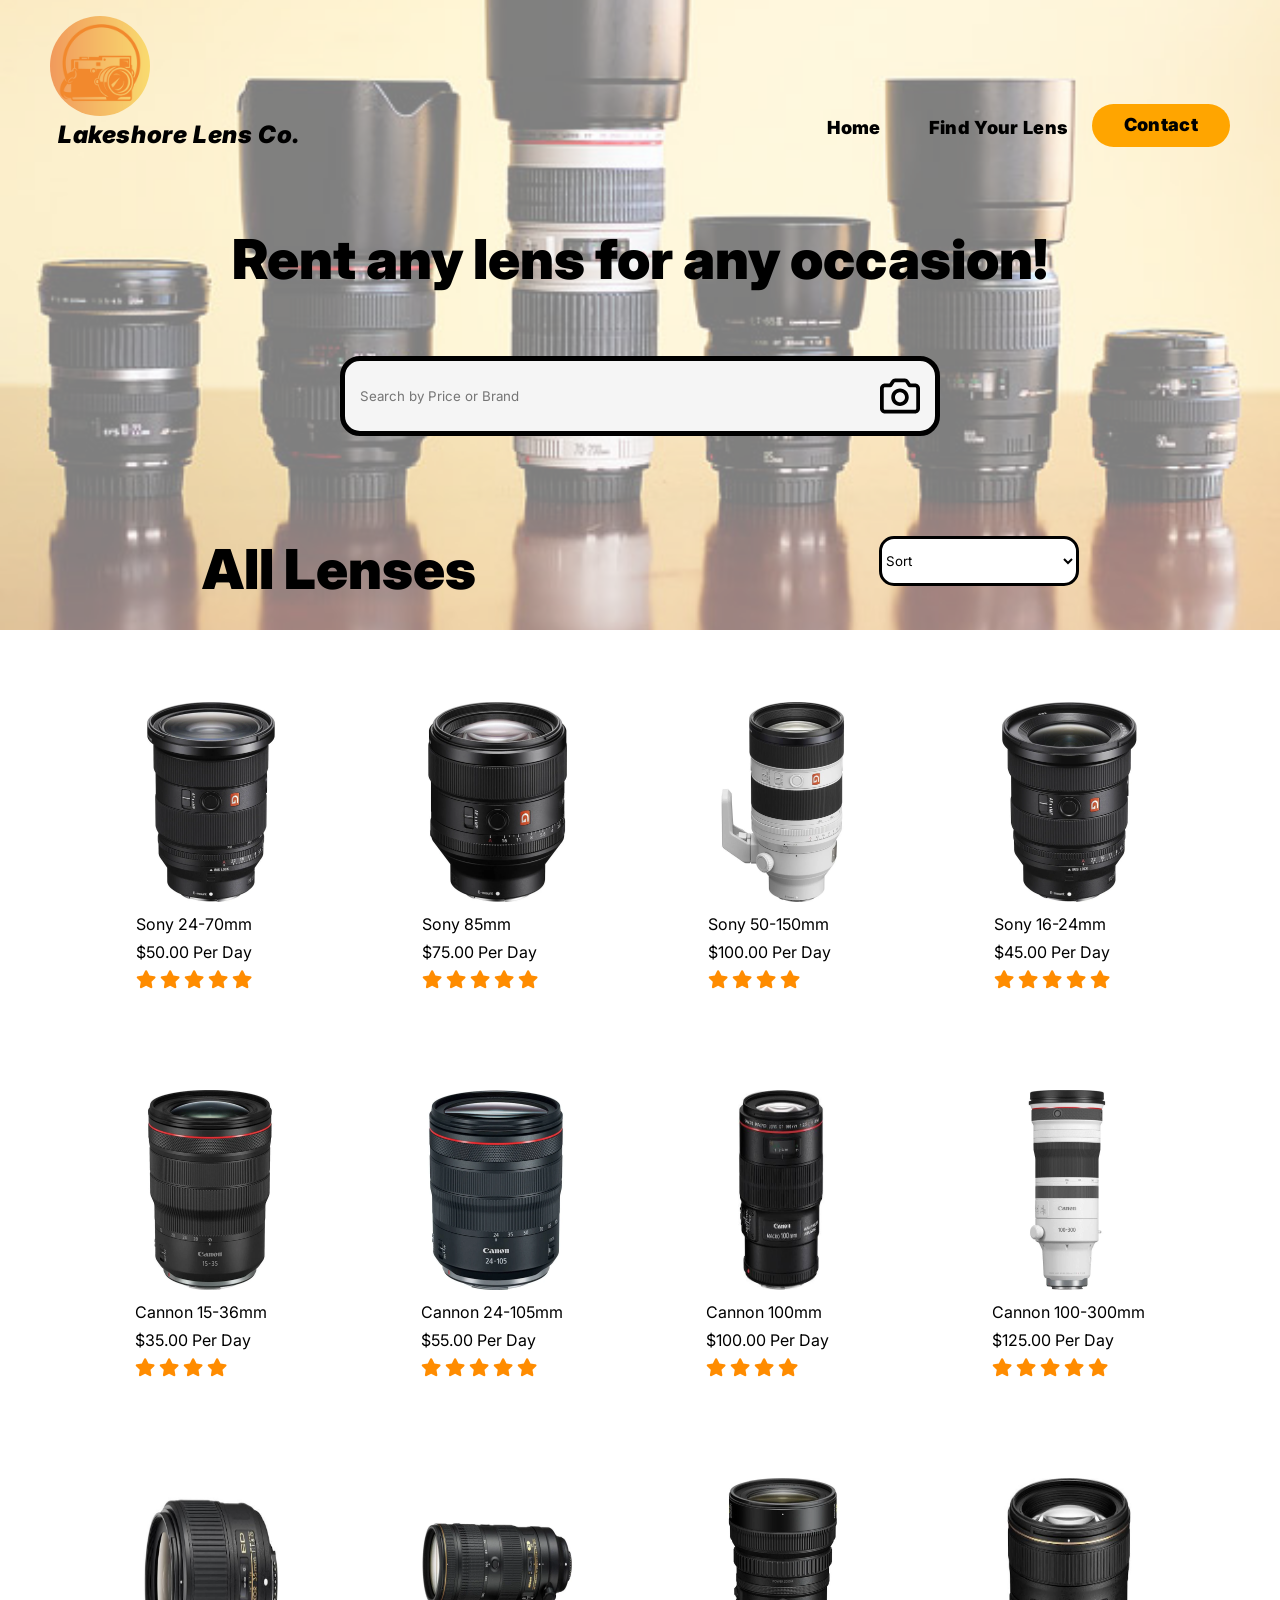
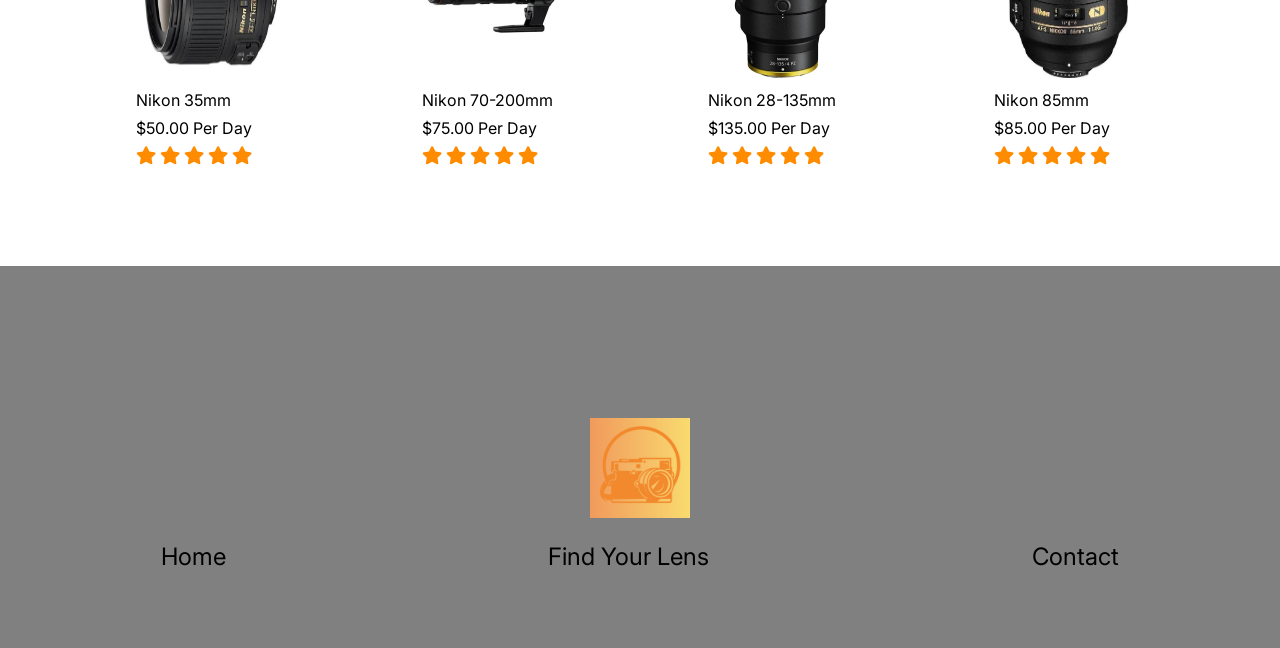
==== index.html @ 2ddad8b0 "java_final" ====
<!DOCTYPE html>
<html lang="en">
<head>
    <meta charset="UTF-8">
    <meta name="viewport" content="width=device-width, initial-scale=1.0">
    <title>Lakeshore Lens Co.</title>
     <link rel="stylesheet" href="style.css">
    <link rel="stylesheet" href="https://pro.fontawesome.com/releases/v5.10.0/css/all.css"
        integrity="sha384-AYmEC3Yw5cVb3ZcuHtOA93w35dYTsvhLPVnYs9eStHfGJvOvKxVfELGroGkvsg+p" crossorigin="anonymous" />
   <script src="./index.js"></script>
</head>
<body class="menu--open">
      <nav>
        <div class="nav__row">
    <figure>
           <img id="logo" src="./Assests/Lens rentals (1).png" alt="lens__logo" class="nav__logo">
           <div class="nav__logo--title">Lakeshore Lens Co.</div>
            </figure>
           <ul class="nav__link--list">
            <li class="nav__link">
                <a href="#" class="nav__link--anchor
                link__hover-effect
                link__hover-effect--black
                ">Home</a>
            <li class="nav__link">
                <a href="#" class="nav__link--anchor
                link__hover-effect
                link__hover-effect--black
                ">Find Your Lens</a>
            <li class="nav__link nav__link--primary">
                <a href="#" class="nav__link--anchor
                link__hover-effect
                link__hover-effect--black
                ">Contact</a>
            </li>
        </ul>
         <div data-v-390ceb07="" class="overlay"></div>
         </div>
        </nav>
  <header>
    <div class="container">
        <div class="row">
            <div class="header__description">
                <p class="header__description__para">
                    Rent any lens for any occasion! 
                </p>
                <div class="search-filter">
           <form action="/search-results" method="GET" class="search-container">
    <input type="text" name="query" placeholder="Search by Price or Brand" aria-label="Search">
    <button type="submit" class="search-btn" aria-label="Submit Search">
        <img src="./Assests/camera-regular-full.svg" alt="search-btn">
    </button>
</form>
 </div>
   </div>
 </div>
</header>
    </div>
  <main>
    <div class="Lenses">
        <div class="container">
            <div class="row">
                <div class="lens__header">
                    <h2 class="section__title lens__header--title">
              All <span class="orange">Lenses</span>
            </h2>
            <select  id="sort__filter">
                <option value="" disabled selected>Sort</option>
                <option value="LOW_TO_HIGH">Price, Low to High</option>
                <option value="HIGH_TO_LOW">Price, High to Low</option>
                <option value="Rating">Rating</option>
            </select>
             </div>
                <div class="lens">
                    <figure class="lens__img--wrapper">
                        <img class="lens__img" src="./Assests/sony24-70.webp" alt="lens__img">
                        <div class="lens__title">
                            Sony 24-70mm
                            </div>
                             <div class="lens__price">$50.00 Per Day</div>
                        <div class="lens__ratings">
                            <i class="fas fa-star"></i>
                            <i class="fas fa-star"></i>
                            <i class="fas fa-star"></i>
                            <i class="fas fa-star"></i>
                            <i class="fas fa-star"></i>
                            </div>
                        </figure>
                         <figure class="lens__img--wrapper">
                        <img class="lens__img" src="./Assests/Sony85.webp" alt="lens__img">
                        <div class="lens__title">
                            Sony 85mm
                        </div>
                         <div class="lens__price">$75.00 Per Day</div>
                        <div class="lens__ratings">
                            <i class="fas fa-star"></i>
                            <i class="fas fa-star"></i>
                            <i class="fas fa-star"></i>
                            <i class="fas fa-star"></i>
                            <i class="fas fa-star"></i>
                        </div>
                         </figure>
                         <figure class="lens__img--wrapper">
                        <img class="lens__img" src="./Assests/sony50-150.webp" alt="lens__img">
                        <div class="lens__title">
                            Sony 50-150mm
                        </div>
                          <div class="lens__price">$100.00 Per Day</div>
                        <div class="lens__ratings">
                            <i class="fas fa-star"></i>
                            <i class="fas fa-star"></i>
                            <i class="fas fa-star"></i>
                            <i class="fas fa-star"></i>
                        </div>
                         </figure>
                         <figure class="lens__img--wrapper">
                        <img class="lens__img" src="./Assests/shopping.webp" alt="lens__img">
                        <div class="lens__title">
                            Sony 16-24mm
                        </div>
                         <div class="lens__price">$45.00 Per Day</div>
                         <div class="lens__ratings">
                            <i class="fas fa-star"></i>
                            <i class="fas fa-star"></i>
                            <i class="fas fa-star"></i>
                            <i class="fas fa-star"></i>
                            <i class="fas fa-star"></i>
                        </div>
                         </figure>
                          </div>
                        </div>
                <div class="lens">
                    <figure class="lens__img--wrapper">
                        <img class="lens__img" src="./Assests/cannon15-36.webp" alt="lens__img">
                        <div class="lens__title">
                            Cannon 15-36mm
                            </div>
                             <div class="lens__price">$35.00 Per Day</div>
                        <div class="lens__ratings">
                            <i class="fas fa-star"></i>
                            <i class="fas fa-star"></i>
                            <i class="fas fa-star"></i>
                            <i class="fas fa-star"></i>
                            </div>
                        </figure>
                         <figure class="lens__img--wrapper">
                        <img class="lens__img" src="./Assests/cannon24-105.webp" alt="lens__img">
                        <div class="lens__title">
                            Cannon 24-105mm
                        </div>
                        <div class="lens__price">$55.00 Per Day</div>
                        <div class="lens__ratings">
                            <i class="fas fa-star"></i>
                            <i class="fas fa-star"></i>
                            <i class="fas fa-star"></i>
                            <i class="fas fa-star"></i>
                            <i class="fas fa-star"></i>
                        </div>
                         </figure>
                         <figure class="lens__img--wrapper">
                        <img class="lens__img" src="./Assests/Cannon100.jpeg" alt="lens__img">
                        <div class="lens__title">
                            Cannon 100mm
                        </div>
                        <div class="lens__price">$100.00 Per Day</div>
                        <div class="lens__ratings">
                            <i class="fas fa-star"></i>
                            <i class="fas fa-star"></i>
                            <i class="fas fa-star"></i>
                            <i class="fas fa-star"></i>
                        </div>
                         </figure>
                         <figure class="lens__img--wrapper">
                        <img class="lens__img" src="./Assests/Cannon 100-300.webp" alt="lens__img">
                        <div class="lens__title">
                            Cannon 100-300mm
                        </div>
                         <div class="lens__price">$125.00 Per Day</div>
                         <div class="lens__ratings">
                            <i class="fas fa-star"></i>
                            <i class="fas fa-star"></i>
                            <i class="fas fa-star"></i>
                            <i class="fas fa-star"></i>
                            <i class="fas fa-star"></i>
                        </div>
                          </figure>
                          </div>
                        </div>
                <div class="lens">
                    <figure class="lens__img--wrapper">
                        <img class="lens__img" src="./Assests/nikon35mm.jpeg" alt="lens__img">
                        <div class="lens__title">
                            Nikon 35mm
                            </div>
                             <div class="lens__price">$50.00 Per Day</div>
                        <div class="lens__ratings">
                            <i class="fas fa-star"></i>
                            <i class="fas fa-star"></i>
                            <i class="fas fa-star"></i>
                            <i class="fas fa-star"></i>
                            <i class="fas fa-star"></i>
                        </div>
                        </figure>
                         <figure class="lens__img--wrapper">
                        <img class="lens__img" src="./Assests/nikon70-200.webp" alt="lens__img">
                        <div class="lens__title">
                            Nikon 70-200mm
                        </div>
                        <div class="lens__price">$75.00 Per Day</div>
                        <div class="lens__ratings">
                            <i class="fas fa-star"></i>
                            <i class="fas fa-star"></i>
                            <i class="fas fa-star"></i>
                            <i class="fas fa-star"></i>
                            <i class="fas fa-star"></i>
                        </div>
                         </figure>
                         <figure class="lens__img--wrapper">
                        <img class="lens__img" src="./Assests/Nikon 28-135 .webp" alt="lens__img">
                        <div class="lens__title">
                            Nikon 28-135mm
                        </div>
                        <div class="lens__price">$135.00 Per Day</div>
                        <div class="lens__ratings">
                            <i class="fas fa-star"></i>
                            <i class="fas fa-star"></i>
                            <i class="fas fa-star"></i>
                            <i class="fas fa-star"></i>
                            <i class="fas fa-star"></i>
                        </div>
                         </figure>
                         <figure class="lens__img--wrapper">
                        <img class="lens__img" src="./Assests/Nikon 85mm.jpeg" alt="lens__img">
                        <div class="lens__title">
                            Nikon 85mm
                        </div>
                          <div class="lens__price">$85.00 Per Day</div>
                         <div class="lens__ratings">
                            <i class="fas fa-star"></i>
                            <i class="fas fa-star"></i>
                            <i class="fas fa-star"></i>
                            <i class="fas fa-star"></i>
                            <i class="fas fa-star"></i>
                        </div>
                         </figure>
                          </div>
                        </div>
                        </div>
                    </figure>
                </div>
                </div>
            </div>
        </div>
    </section>
  </main>
    <footer>
       <div class="container">
        <div class="row footer__row">
            <a href="#">
                <figure class="footer__logo">
                    <img src="./Assests/Lens rentals (1).png" alt="Logo">
                </figure>
            </a>
             <div class="footer__social--list">
            <a href="#" class="
            footer__social--link
            link__hover-effect
            link__hover-effect--white
            ">Home</a>
            <a href="#" class="
            footer__social--link
            footer__hover-effect
            link__hover-effect--white
            ">Find Your Lens</a>
            <a href="#" class="
            footer__social--link
            link__hover-effect
            link__hover-effect--white
            ">Contact</a> 
           </div>
            </div>
        </div>
    </footer>
</body>
</html>
---- style.css ----
@import url("https://fonts.googleapis.com/css2?family=Inter:wght@100;200;300;400;500;600;700;800;900&display=swap");

* {
  margin: 0;
  padding: 0;
  box-sizing: border-box;
  font-family: "Inter", sans-serif;
  color: black;
}

html {
  scroll-behavior: smooth;
}


#row {
  display: flex;
  justify-content: center;
  align-content: center;
}


a {
  text-decoration: none;
}

body {
  background-color: white;
}

nav {
  display: flex;
  justify-content: space-between;
  align-items: center;
  width: 100%;
  padding: 0 50px;
}

.nav__row {
  display: flex;
  width: 100%;
  justify-content: space-between;
  align-content: center;

}

.nav__logo {
  margin-top: 16px;
  width: 100px;
  height: 100px;
  border-radius: 50%;
}

.nav__logo--title {
  font-weight: 900;
  font-size: 24px;
  margin-left: 8px;
  padding-bottom: 2px;
  letter-spacing: 0.6px;
  font-style: italic;
}

.nav__link--list {
  display: flex;
  align-items: center;
  padding-bottom: 2px;
  margin-top: 100px;
}

.btn__menu {
  background-color: orange;
  padding: 12px 32px;
  border: none;
  border-radius: 500px;
  font-size: 14px;
  color: #fff;
  font-weight: bold;
  transition: all 300ms;
}

.btn:hover {
  background-color: orange;
}

button {
  cursor: pointer;
  border: none;
}

.nav__link {
  display: flex;
  margin: 0 24px;
}

.nav__link {
  font-size: 18px;
  font-weight: 900;
  padding-top: 8px;
  letter-spacing: 0.35px;
  border-bottom: 2px solid transparent;
  position: relative;
  transition: all 300ms;
}

.nav__link--primary {
  margin: 0;
  padding: 10px 32px;
  margin-top: 2px;
  border-radius: 9999px;
  color: white;
  background-color: orange;
}


.container {
  margin-top: 75px;
  width: 100%;
}

.header__row {
  display: flex;
  align-items: center;
  justify-content: space-between;
}


.header__description__para {
  display: flex;
  align-items: center;
  font-size: 55px;
  justify-content: center;
  margin-bottom: 4px;
  font-weight: 900;
  
}

.search-filter {
  display: grid;
  align-items: center;
  justify-content: center;
}

input {
  display: flex;
  align-content: center;
  justify-content: center;
  width: 300%;
}


.search-container {
  display: flex;
  justify-content: space-between;
  align-items: center;
  border: 5px solid black;
  border-radius: 20px;
  padding: 10px;
  background-color: rgb(245, 245, 245);
  margin-top: 60px;
  width: 600px;
}

.search-btn {
  height: 50px;
  width: 50px;
  border: none;
  background-color: rgb(245, 245, 245);
  display: flex;
  cursor: pointer;
}

.search-container input {
  border: none;
  margin-right: 10px;
  flex: 1;
  outline: none;
  flex-grow: 1;
  padding: 5px;
  background-color: rgb(245, 245, 245);
}

select {
    background-color: #fff;
    border-radius: 15px;
    border: 3px solid black;
    height: 50px;
    line-height: 40px;
    outline: none;
    width: 100%;
    max-width: 200px;
    justify-content: center;
    align-content: center;
    display: flex;
}

.lens__header {
  display: flex; 
  align-content: center;
  justify-content: space-around;
  margin-top: 100px;
}

.lens__header--title {
  font-weight: 900;
  font-size: 55px;
}

.sony__img {
  margin-top: 34px;
  margin-left: 290px;
  opacity: 80%;
}

footer {
  background-color: gray;
  display: flex;
  padding: 6% 0;
  position: relative;
  margin-top: 100px;
}

.footer__row {
  display: row;
  justify-content: center;
  align-content: center;
}

.footer__logo {
  display: flex;
  align-content: center;
  justify-content: center;
  margin-bottom: 24px;
  border-radius: 50%;
  height: 100px;
}

.footer__social--list {
  width: 100%;
  display: flex;
  justify-content: space-around;
  font-size: 24px;
}

.footer__social--link:hover {
  transition: all 300ms ease;
  color: darkorange;
}

.overlay[data-v-390ceb07] {
  background-image: url("./Assests/which-lens-should-i-choose-for-my-dslr-camera.jpg");
  background-repeat: no-repeat;
  background-position: 50% center;
  background-size: cover;
  width: 100%;
  height: 70%;
  position: absolute;
  inset: 0;
  z-index: -1;
  opacity: 50%;
}


.lens {
  display: flex;
  flex-wrap: wrap;
  align-content: center;
  justify-content: space-evenly;
  padding-top: 100px;
}

.lens__img {
  height: 200px;
  width: 150px;
  justify-content: space-around;
  align-content: center;
  flex-wrap: nowrap;
}

.lens__title {
  position: relative;
  display: flex;
  margin-top: 8px;
  margin-bottom: 8px;
}

.lens__title:hover {
  text-decoration: underline;
  cursor: not-allowed;
  color: darkorange;
}

.lens__ratings i {
  align-items: center;
  gap: 8px;
  font-size: 18px;
  color:darkorange;
  margin-top: 8px;
}

/* small phones, tablets and smart phones */ 
@media (max-width: 768px) {
  .nav__row {
    flex-direction: column;
    align-items: center;
    flex-direction: row;
    width: 100%;
 }   

 .nav__link--list {
  display: none;
 }

 .container {
  padding: 0 20px;
 }

 .header__description--para {
   text-align: center;
  width: auto;
  padding: 8px 12px;
  font-size: 14px;
 }
  
 .lenses {
    width: auto;
    max-width: 384px;
 }

 .overlay[data-v-390ceb07] {
   width: 100%; 
 }

  .footer {
    padding: 80px 32px;
    width: 100%;
  }

  .lenses {
    flex-direction: column;
    align-items: center;
    width: 100%;
    margin-right: 0;
    margin-bottom: 60px;
  
  }

  .search-filter {
    width: 100%;
    max-width: 880px;
    font-size: 14px;
  }

  .search-container {
    width: 100%;
    max-width: 880px;
    font-size: 14px;
  }

  .footer { 
    width: 100%;
  }
}
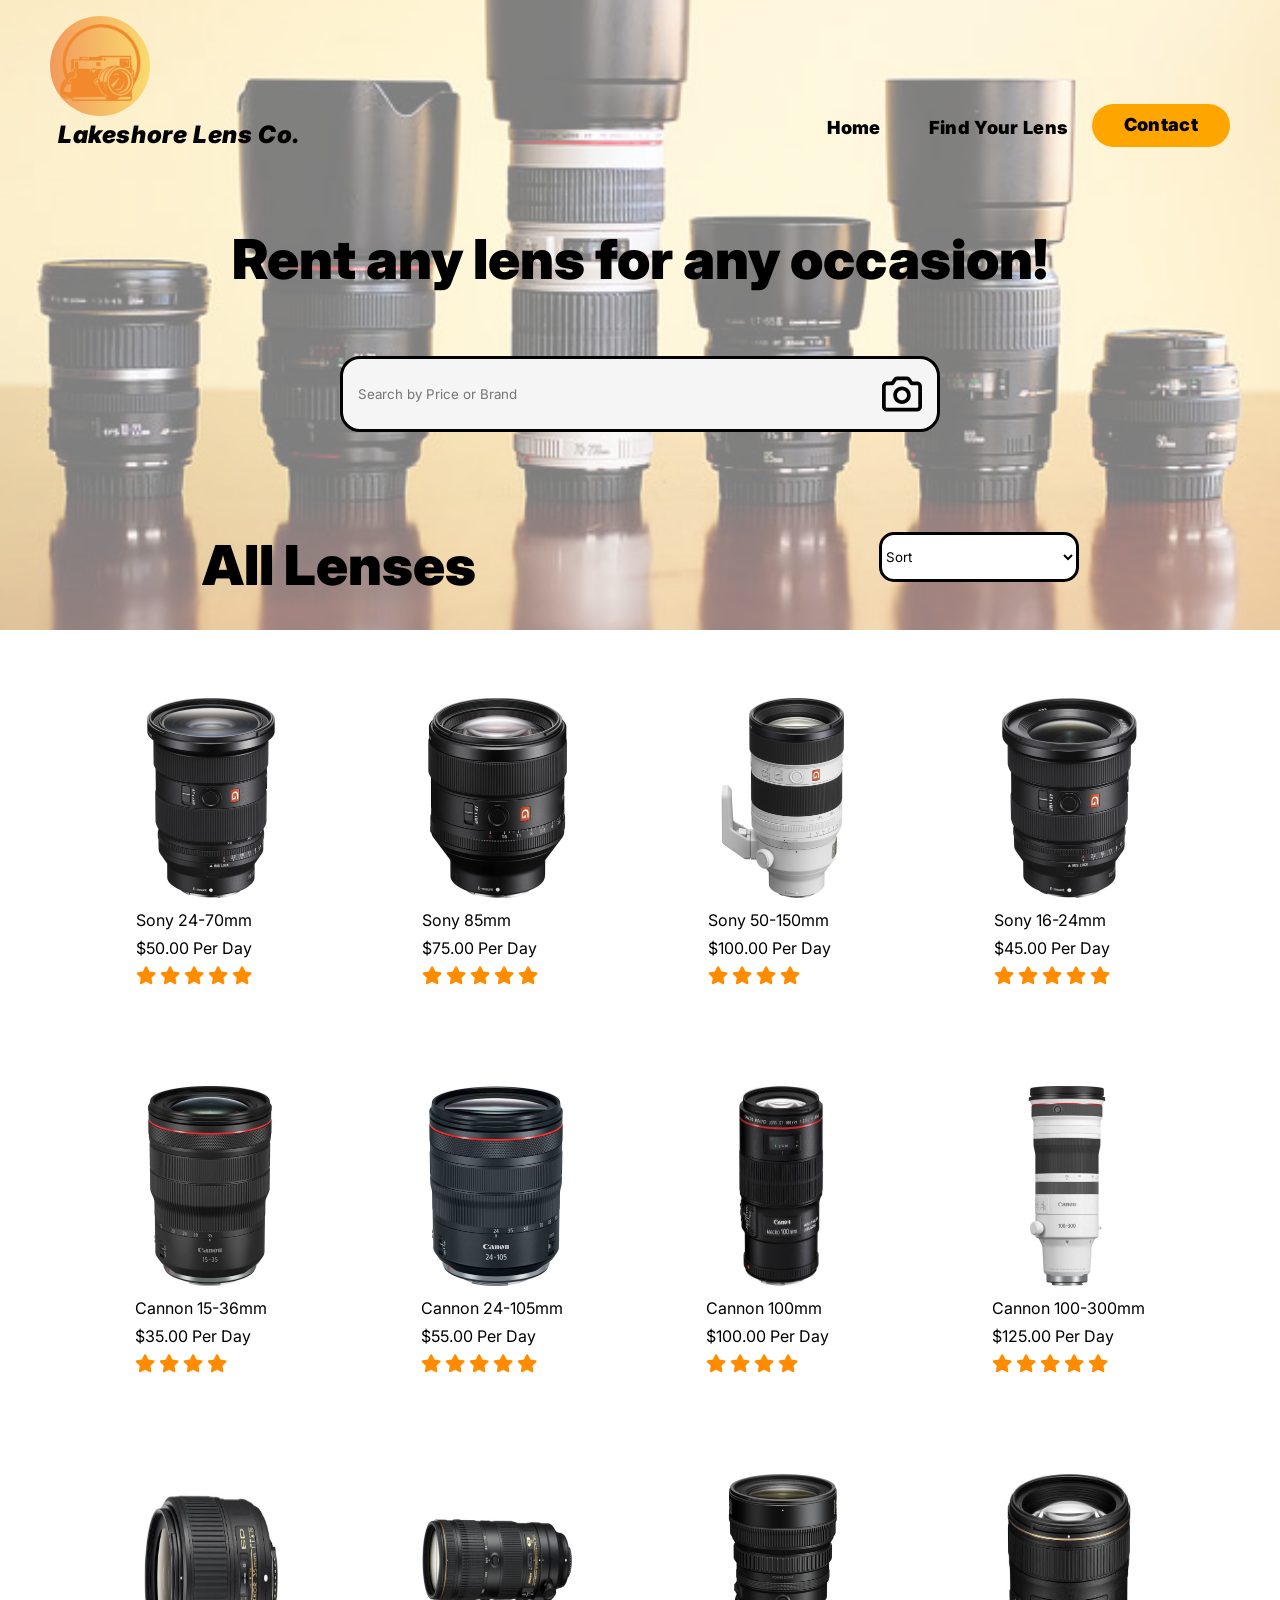
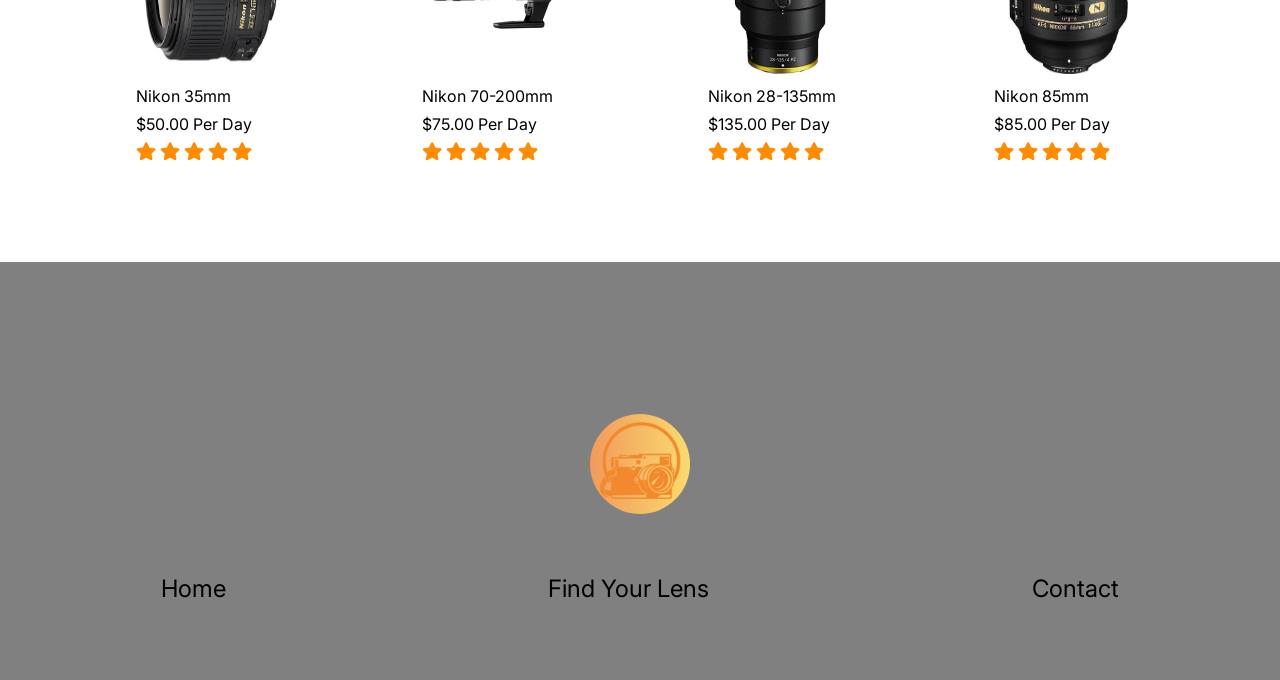
==== commit 917770fe: "java_final" ====
--- a/index.html
+++ b/index.html
@@ -34,6 +34,7 @@
                 ">Contact</a>
             </li>
         </ul>
+            </div>
          <div data-v-390ceb07="" class="overlay"></div>
          </div>
         </nav>
@@ -256,11 +257,11 @@
     <footer>
        <div class="container">
         <div class="row footer__row">
-            <a href="#">
-                <figure class="footer__logo">
-                    <img src="./Assests/Lens rentals (1).png" alt="Logo">
-                </figure>
-            </a>
+            <div class="footer__logo">
+                <a href="#">
+                <img src="./Assests/Lens rentals (1).png" alt class="footer__logo--img">
+              </a>
+            </div>
              <div class="footer__social--list">
             <a href="#" class="
             footer__social--link
--- a/style.css
+++ b/style.css
@@ -67,7 +67,20 @@
   margin-top: 100px;
 }
 
-.btn__menu {
+
+.menu--open .modal {
+    visibility: visible;
+    opacity: 1;
+    transform: translateX(0);
+}
+
+.btn__menu--close {
+    position: fixed;
+    top: 24px;
+    right: 18px;
+}
+
+.btn {
   background-color: orange;
   padding: 12px 32px;
   border: none;
@@ -75,7 +88,18 @@
   font-size: 14px;
   color: #fff;
   font-weight: bold;
-  transition: all 300ms;
+  transition: all 300ms ease;
+  cursor: pointer;
+}
+
+.btn__menu {
+  background-color: transparent;
+  border: none;
+  display: none;
+  transition: all 300ms ease;
+}
+.btn__menu--svg:hover {
+    filter: invert(26%) sepia(94%) saturate(7476%) hue-rotate(261deg) brightness(94%) contrast(115%);
 }
 
 .btn:hover {
@@ -152,7 +176,7 @@
   display: flex;
   justify-content: space-between;
   align-items: center;
-  border: 5px solid black;
+  border: 3px solid black;
   border-radius: 20px;
   padding: 10px;
   background-color: rgb(245, 245, 245);
@@ -225,14 +249,18 @@
   align-content: center;
 }
 
-.footer__logo {
-  display: flex;
-  align-content: center;
-  justify-content: center;
-  margin-bottom: 24px;
+.footer__logo--img {
+  height: 100px;
+  width: 100px;
+  border: none;
   border-radius: 50%;
-  height: 100px;
-}
+  display: flex;
+  justify-content: center;
+  align-content: center;
+  margin: 0 auto;
+  margin-bottom: 60px;
+}
+
 
 .footer__social--list {
   width: 100%;
@@ -306,8 +334,22 @@
     width: 100%;
  }   
 
+ .nav__logo {
+  display: flex;
+  justify-content: center;
+  align-content: center;
+ }
+
  .nav__link--list {
   display: none;
+ }
+
+ .nav__logo,
+ .nav__logo--title {
+  align-items: center;
+  justify-content: center;
+  display: flex;
+
  }
 
  .container {
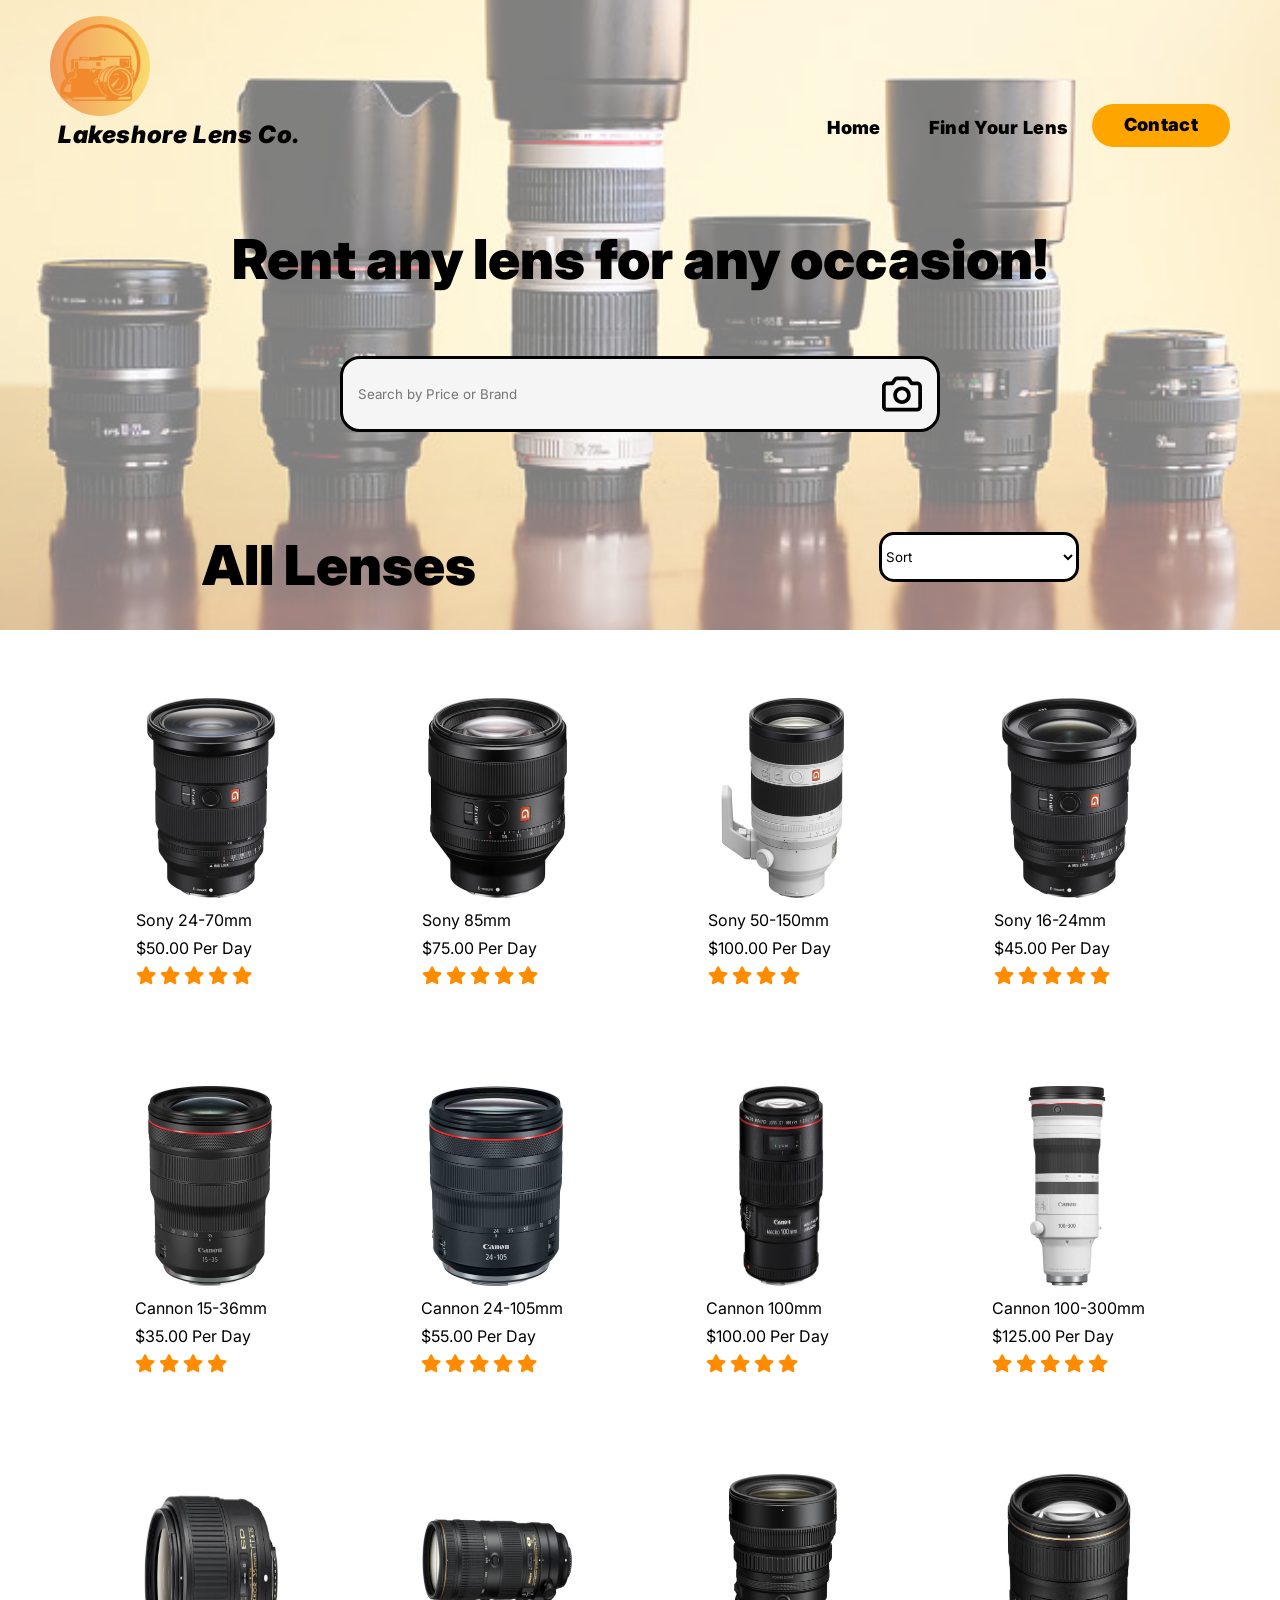
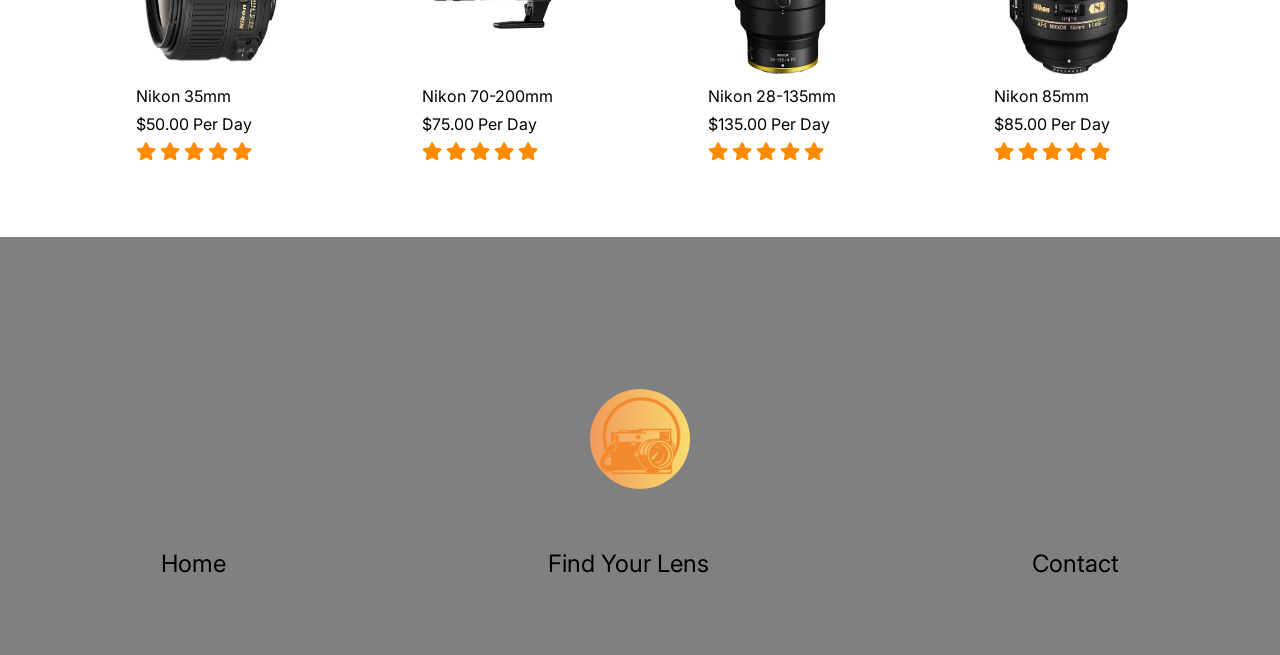
==== commit c98608f6: "java_final" ====
--- a/index.html
+++ b/index.html
@@ -65,7 +65,7 @@
                     <h2 class="section__title lens__header--title">
               All <span class="orange">Lenses</span>
             </h2>
-            <select  id="sort__filter">
+            <select  id="sort__filter" onchange="filterLenses(event)">
                 <option value="" disabled selected>Sort</option>
                 <option value="LOW_TO_HIGH">Price, Low to High</option>
                 <option value="HIGH_TO_LOW">Price, High to Low</option>
--- a/style.css
+++ b/style.css
@@ -240,7 +240,7 @@
   display: flex;
   padding: 6% 0;
   position: relative;
-  margin-top: 100px;
+  margin-top: 75px;
 }
 
 .footer__row {
@@ -325,6 +325,7 @@
   margin-top: 8px;
 }
 
+
 /* small phones, tablets and smart phones */ 
 @media (max-width: 768px) {
   .nav__row {
@@ -344,14 +345,6 @@
   display: none;
  }
 
- .nav__logo,
- .nav__logo--title {
-  align-items: center;
-  justify-content: center;
-  display: flex;
-
- }
-
  .container {
   padding: 0 20px;
  }
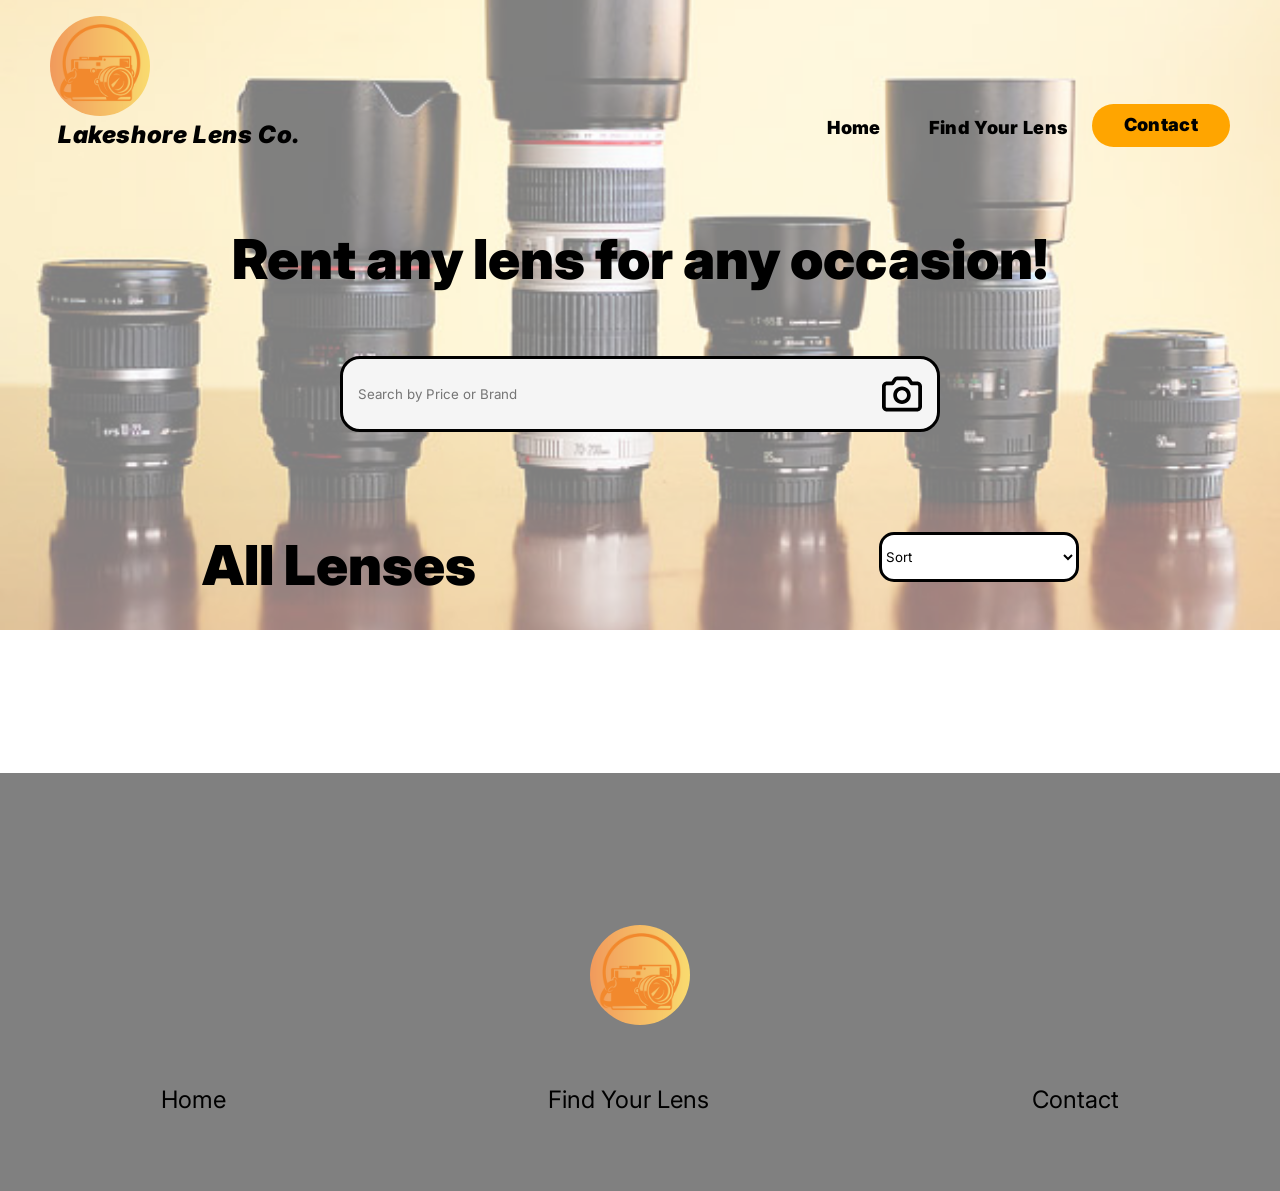
==== commit 541a9825: "java_final" ====
--- a/index.html
+++ b/index.html
@@ -53,201 +53,28 @@
     </button>
 </form>
  </div>
-   </div>
+ </div>
  </div>
 </header>
-    </div>
+ </div>
   <main>
-    <div class="Lenses">
+    <div class="lenses-list">
         <div class="container">
             <div class="row">
                 <div class="lens__header">
                     <h2 class="section__title lens__header--title">
-              All <span class="orange">Lenses</span>
+              All Lenses
+            </span>
             </h2>
             <select  id="sort__filter" onchange="filterLenses(event)">
                 <option value="" disabled selected>Sort</option>
                 <option value="LOW_TO_HIGH">Price, Low to High</option>
                 <option value="HIGH_TO_LOW">Price, High to Low</option>
-                <option value="Rating">Rating</option>
+                <option value="RATING">Rating</option>
             </select>
              </div>
-                <div class="lens">
-                    <figure class="lens__img--wrapper">
-                        <img class="lens__img" src="./Assests/sony24-70.webp" alt="lens__img">
-                        <div class="lens__title">
-                            Sony 24-70mm
-                            </div>
-                             <div class="lens__price">$50.00 Per Day</div>
-                        <div class="lens__ratings">
-                            <i class="fas fa-star"></i>
-                            <i class="fas fa-star"></i>
-                            <i class="fas fa-star"></i>
-                            <i class="fas fa-star"></i>
-                            <i class="fas fa-star"></i>
-                            </div>
-                        </figure>
-                         <figure class="lens__img--wrapper">
-                        <img class="lens__img" src="./Assests/Sony85.webp" alt="lens__img">
-                        <div class="lens__title">
-                            Sony 85mm
-                        </div>
-                         <div class="lens__price">$75.00 Per Day</div>
-                        <div class="lens__ratings">
-                            <i class="fas fa-star"></i>
-                            <i class="fas fa-star"></i>
-                            <i class="fas fa-star"></i>
-                            <i class="fas fa-star"></i>
-                            <i class="fas fa-star"></i>
-                        </div>
-                         </figure>
-                         <figure class="lens__img--wrapper">
-                        <img class="lens__img" src="./Assests/sony50-150.webp" alt="lens__img">
-                        <div class="lens__title">
-                            Sony 50-150mm
-                        </div>
-                          <div class="lens__price">$100.00 Per Day</div>
-                        <div class="lens__ratings">
-                            <i class="fas fa-star"></i>
-                            <i class="fas fa-star"></i>
-                            <i class="fas fa-star"></i>
-                            <i class="fas fa-star"></i>
-                        </div>
-                         </figure>
-                         <figure class="lens__img--wrapper">
-                        <img class="lens__img" src="./Assests/shopping.webp" alt="lens__img">
-                        <div class="lens__title">
-                            Sony 16-24mm
-                        </div>
-                         <div class="lens__price">$45.00 Per Day</div>
-                         <div class="lens__ratings">
-                            <i class="fas fa-star"></i>
-                            <i class="fas fa-star"></i>
-                            <i class="fas fa-star"></i>
-                            <i class="fas fa-star"></i>
-                            <i class="fas fa-star"></i>
-                        </div>
-                         </figure>
-                          </div>
-                        </div>
-                <div class="lens">
-                    <figure class="lens__img--wrapper">
-                        <img class="lens__img" src="./Assests/cannon15-36.webp" alt="lens__img">
-                        <div class="lens__title">
-                            Cannon 15-36mm
-                            </div>
-                             <div class="lens__price">$35.00 Per Day</div>
-                        <div class="lens__ratings">
-                            <i class="fas fa-star"></i>
-                            <i class="fas fa-star"></i>
-                            <i class="fas fa-star"></i>
-                            <i class="fas fa-star"></i>
-                            </div>
-                        </figure>
-                         <figure class="lens__img--wrapper">
-                        <img class="lens__img" src="./Assests/cannon24-105.webp" alt="lens__img">
-                        <div class="lens__title">
-                            Cannon 24-105mm
-                        </div>
-                        <div class="lens__price">$55.00 Per Day</div>
-                        <div class="lens__ratings">
-                            <i class="fas fa-star"></i>
-                            <i class="fas fa-star"></i>
-                            <i class="fas fa-star"></i>
-                            <i class="fas fa-star"></i>
-                            <i class="fas fa-star"></i>
-                        </div>
-                         </figure>
-                         <figure class="lens__img--wrapper">
-                        <img class="lens__img" src="./Assests/Cannon100.jpeg" alt="lens__img">
-                        <div class="lens__title">
-                            Cannon 100mm
-                        </div>
-                        <div class="lens__price">$100.00 Per Day</div>
-                        <div class="lens__ratings">
-                            <i class="fas fa-star"></i>
-                            <i class="fas fa-star"></i>
-                            <i class="fas fa-star"></i>
-                            <i class="fas fa-star"></i>
-                        </div>
-                         </figure>
-                         <figure class="lens__img--wrapper">
-                        <img class="lens__img" src="./Assests/Cannon 100-300.webp" alt="lens__img">
-                        <div class="lens__title">
-                            Cannon 100-300mm
-                        </div>
-                         <div class="lens__price">$125.00 Per Day</div>
-                         <div class="lens__ratings">
-                            <i class="fas fa-star"></i>
-                            <i class="fas fa-star"></i>
-                            <i class="fas fa-star"></i>
-                            <i class="fas fa-star"></i>
-                            <i class="fas fa-star"></i>
-                        </div>
-                          </figure>
-                          </div>
-                        </div>
-                <div class="lens">
-                    <figure class="lens__img--wrapper">
-                        <img class="lens__img" src="./Assests/nikon35mm.jpeg" alt="lens__img">
-                        <div class="lens__title">
-                            Nikon 35mm
-                            </div>
-                             <div class="lens__price">$50.00 Per Day</div>
-                        <div class="lens__ratings">
-                            <i class="fas fa-star"></i>
-                            <i class="fas fa-star"></i>
-                            <i class="fas fa-star"></i>
-                            <i class="fas fa-star"></i>
-                            <i class="fas fa-star"></i>
-                        </div>
-                        </figure>
-                         <figure class="lens__img--wrapper">
-                        <img class="lens__img" src="./Assests/nikon70-200.webp" alt="lens__img">
-                        <div class="lens__title">
-                            Nikon 70-200mm
-                        </div>
-                        <div class="lens__price">$75.00 Per Day</div>
-                        <div class="lens__ratings">
-                            <i class="fas fa-star"></i>
-                            <i class="fas fa-star"></i>
-                            <i class="fas fa-star"></i>
-                            <i class="fas fa-star"></i>
-                            <i class="fas fa-star"></i>
-                        </div>
-                         </figure>
-                         <figure class="lens__img--wrapper">
-                        <img class="lens__img" src="./Assests/Nikon 28-135 .webp" alt="lens__img">
-                        <div class="lens__title">
-                            Nikon 28-135mm
-                        </div>
-                        <div class="lens__price">$135.00 Per Day</div>
-                        <div class="lens__ratings">
-                            <i class="fas fa-star"></i>
-                            <i class="fas fa-star"></i>
-                            <i class="fas fa-star"></i>
-                            <i class="fas fa-star"></i>
-                            <i class="fas fa-star"></i>
-                        </div>
-                         </figure>
-                         <figure class="lens__img--wrapper">
-                        <img class="lens__img" src="./Assests/Nikon 85mm.jpeg" alt="lens__img">
-                        <div class="lens__title">
-                            Nikon 85mm
-                        </div>
-                          <div class="lens__price">$85.00 Per Day</div>
-                         <div class="lens__ratings">
-                            <i class="fas fa-star"></i>
-                            <i class="fas fa-star"></i>
-                            <i class="fas fa-star"></i>
-                            <i class="fas fa-star"></i>
-                            <i class="fas fa-star"></i>
-                        </div>
-                         </figure>
-                          </div>
-                        </div>
-                        </div>
-                    </figure>
+                <div class="lens"></div>
+                    
                 </div>
                 </div>
             </div>
--- a/style.css
+++ b/style.css
@@ -157,6 +157,7 @@
   font-weight: 900;
   
 }
+
 
 .search-filter {
   display: grid;
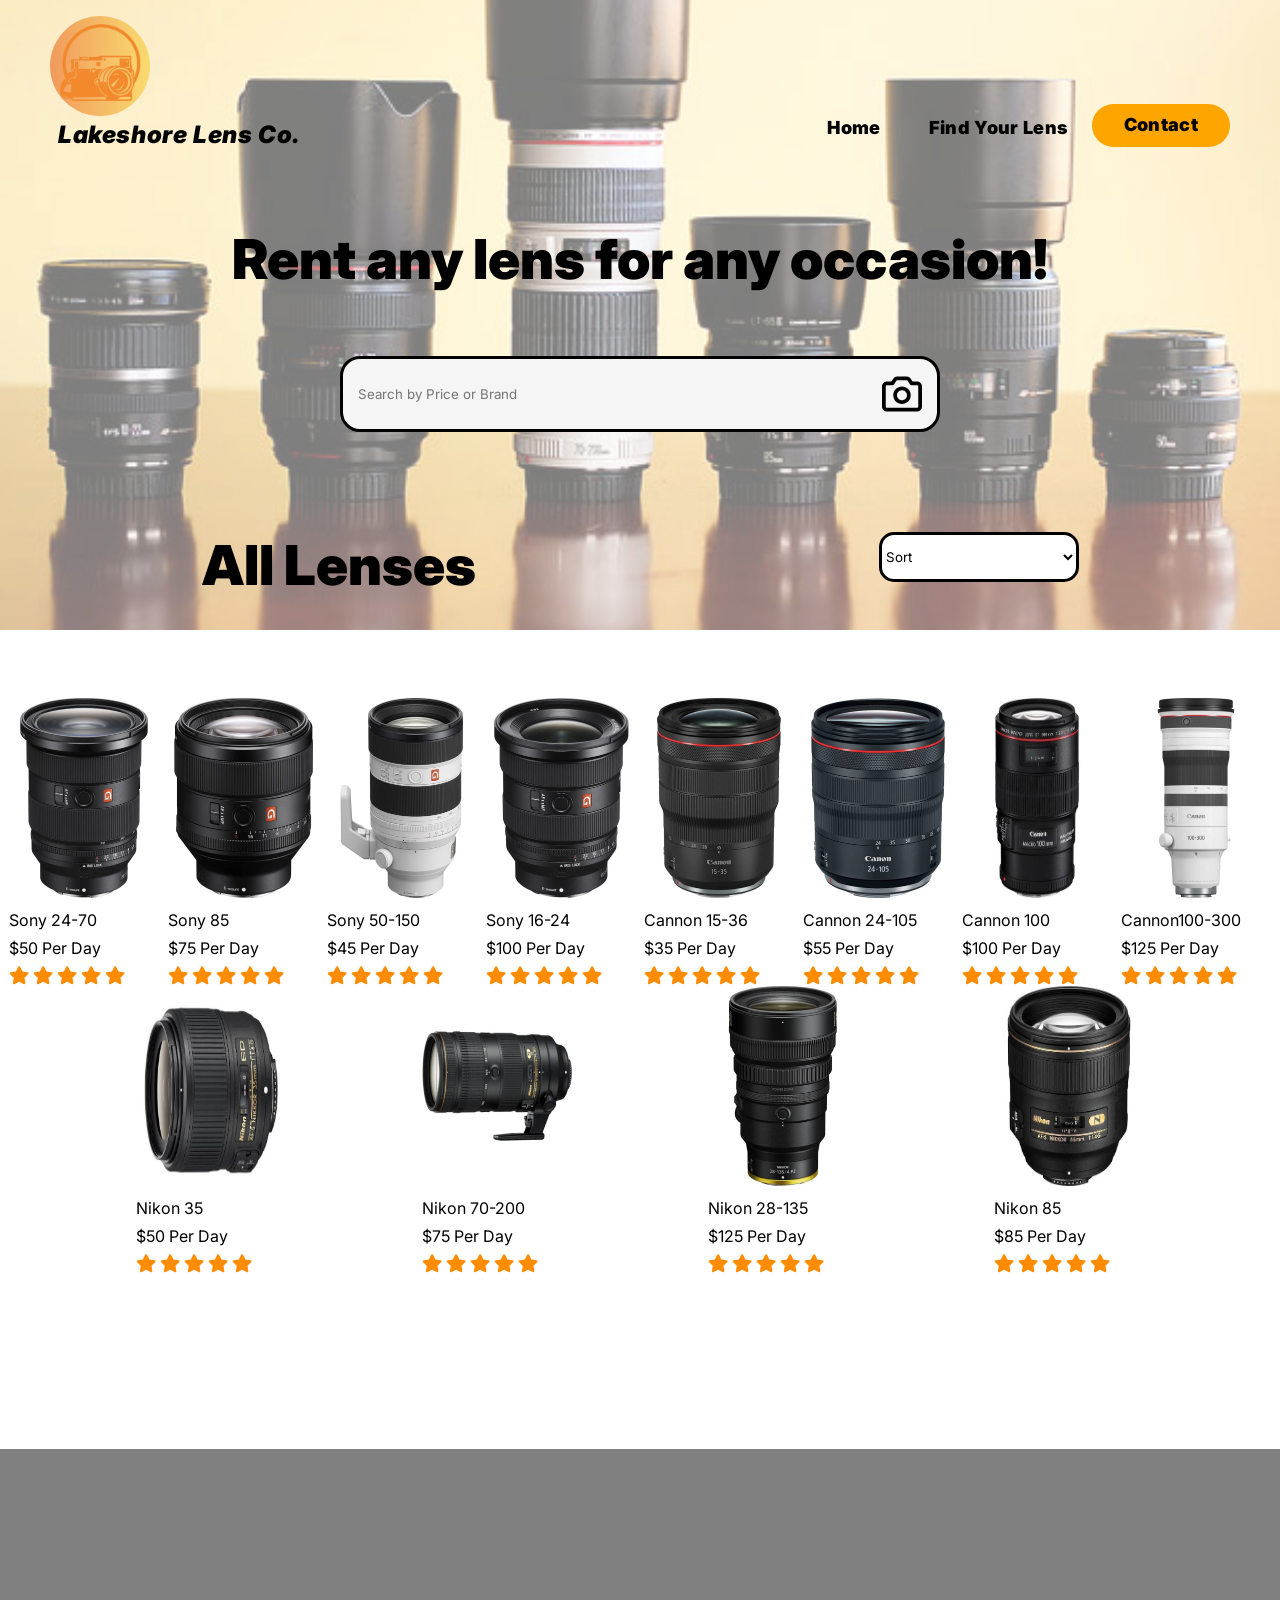
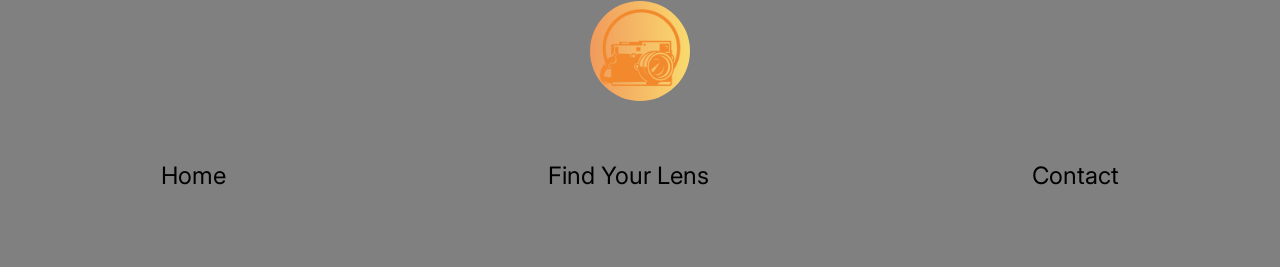
==== commit 4bc4bd01: "java_final" ====
--- a/index.html
+++ b/index.html
@@ -7,7 +7,7 @@
      <link rel="stylesheet" href="style.css">
     <link rel="stylesheet" href="https://pro.fontawesome.com/releases/v5.10.0/css/all.css"
         integrity="sha384-AYmEC3Yw5cVb3ZcuHtOA93w35dYTsvhLPVnYs9eStHfGJvOvKxVfELGroGkvsg+p" crossorigin="anonymous" />
-   <script src="./index.js"></script>
+   <script src="./index.js" defer></script>
 </head>
 <body class="menu--open">
       <nav>
@@ -74,6 +74,7 @@
             </select>
              </div>
                 <div class="lens"></div>
+                <div class="lens lenses-results"></div>
                     
                 </div>
                 </div>
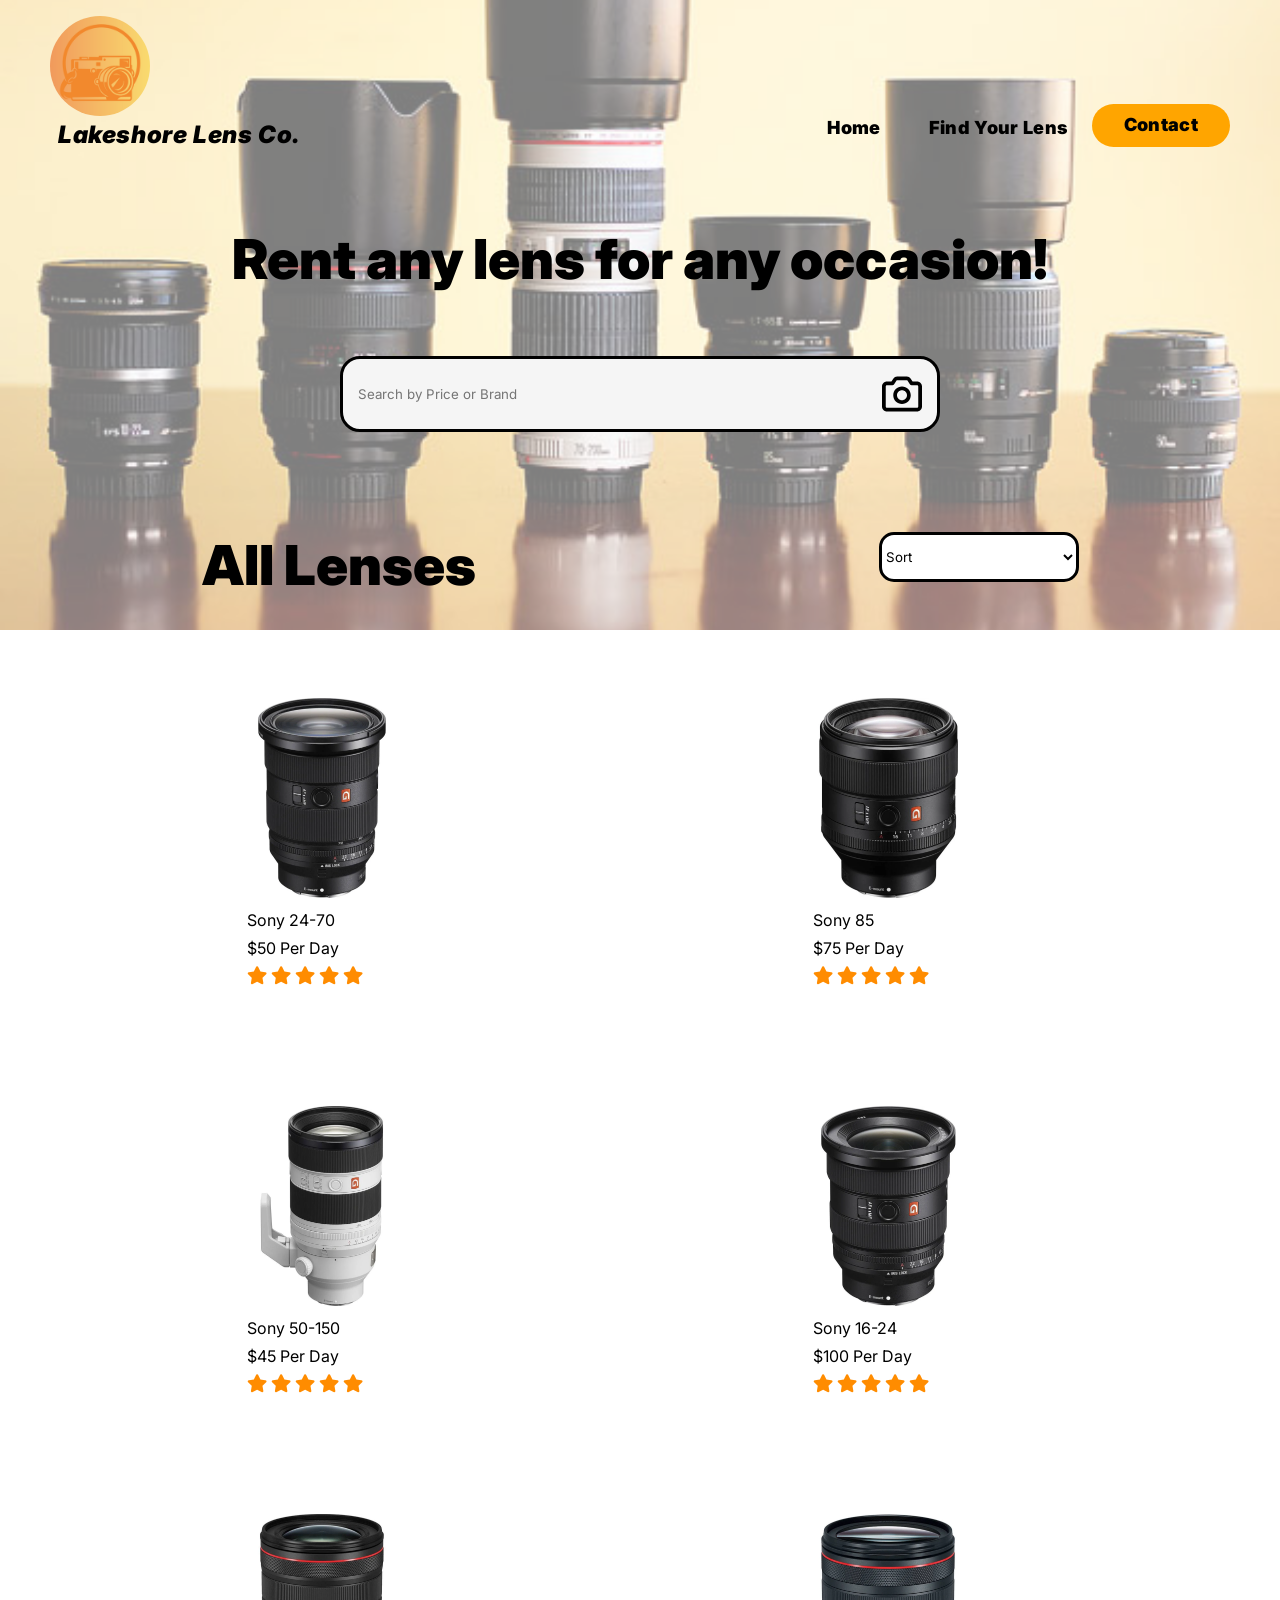
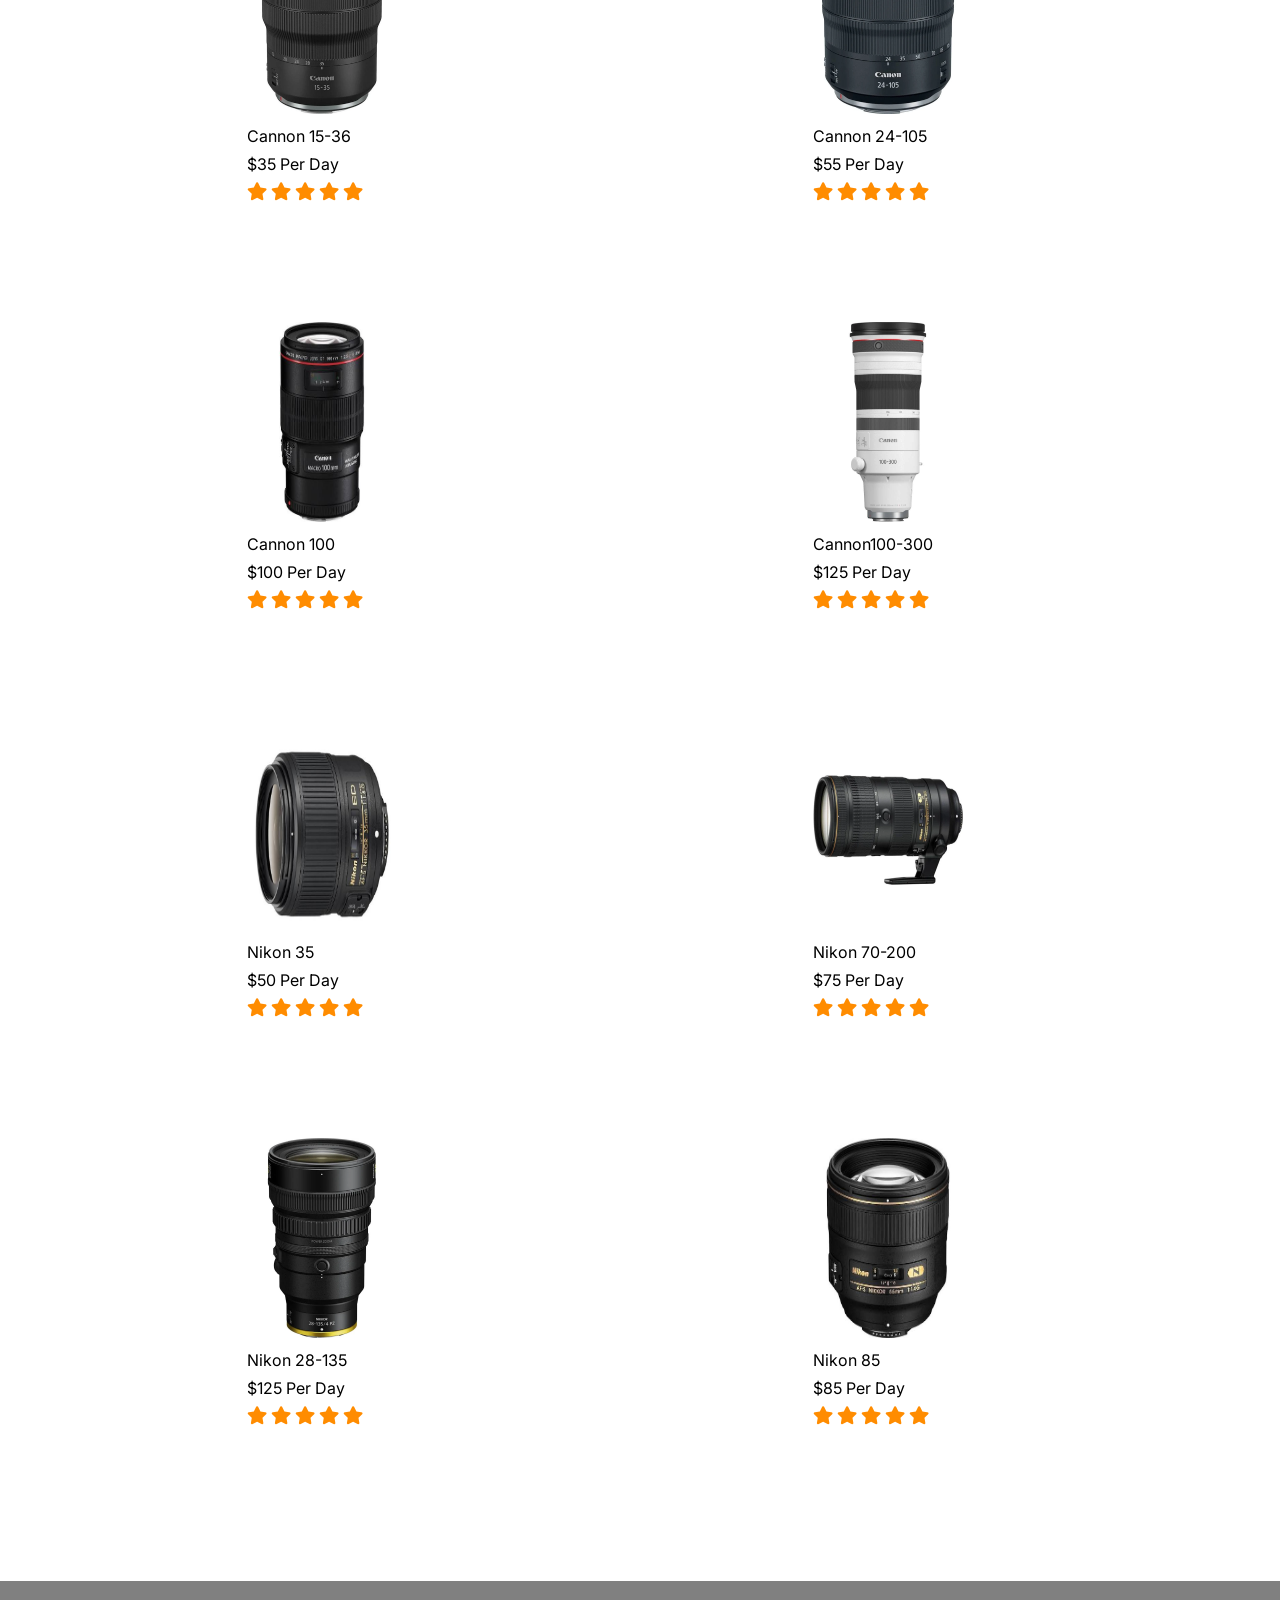
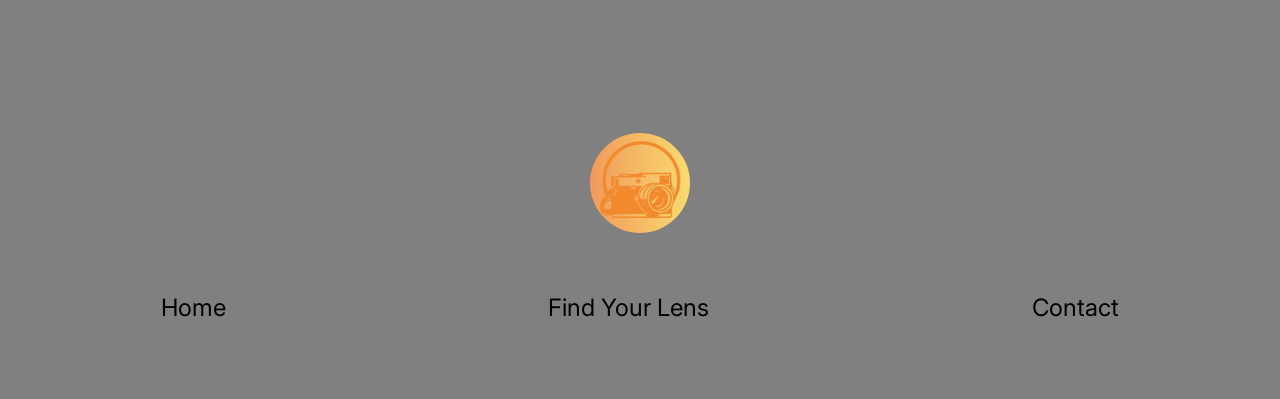
==== commit 9a0fff71: "java_final" ====
--- a/index.html
+++ b/index.html
@@ -42,12 +42,12 @@
     <div class="container">
         <div class="row">
             <div class="header__description">
-                <p class="header__description__para">
+                <p class="header__description--para">
                     Rent any lens for any occasion! 
                 </p>
                 <div class="search-filter">
-           <form action="/search-results" method="GET" class="search-container">
-    <input type="text" name="query" placeholder="Search by Price or Brand" aria-label="Search">
+           <form class="search-container">
+    <input id="searchInput" placeholder="Search by Price or Brand" type="text" name="query" aria-label="Search">
     <button type="submit" class="search-btn" aria-label="Submit Search">
         <img src="./Assests/camera-regular-full.svg" alt="search-btn">
     </button>
@@ -64,7 +64,6 @@
                 <div class="lens__header">
                     <h2 class="section__title lens__header--title">
               All Lenses
-            </span>
             </h2>
             <select  id="sort__filter" onchange="filterLenses(event)">
                 <option value="" disabled selected>Sort</option>
@@ -73,14 +72,11 @@
                 <option value="RATING">Rating</option>
             </select>
              </div>
-                <div class="lens"></div>
                 <div class="lens lenses-results"></div>
-                    
                 </div>
                 </div>
             </div>
         </div>
-    </section>
   </main>
     <footer>
        <div class="container">
--- a/style.css
+++ b/style.css
@@ -148,7 +148,7 @@
 }
 
 
-.header__description__para {
+.header__description--para {
   display: flex;
   align-items: center;
   font-size: 55px;
@@ -169,7 +169,7 @@
   display: flex;
   align-content: center;
   justify-content: center;
-  width: 300%;
+  width: 100%;
 }
 
 
@@ -191,7 +191,7 @@
   border: none;
   background-color: rgb(245, 245, 245);
   display: flex;
-  cursor: pointer;
+  pointer-events: none;
 }
 
 .search-container input {
@@ -230,6 +230,18 @@
   font-size: 55px;
 }
 
+.lenses-results {
+  gap: 40px;
+  padding: 60px 40px 0;
+}
+
+.lens-item {
+  width: 320px;
+  margin-left: 100px;
+  margin-bottom: 80px;
+}
+
+
 .sony__img {
   margin-top: 34px;
   margin-left: 290px;
@@ -326,6 +338,11 @@
   margin-top: 8px;
 }
 
+@media (max-width: 880px) {
+  .lens-item {
+  grid-template-columns: repeat(2, 1fr) !important;
+}
+}
 
 /* small phones, tablets and smart phones */ 
 @media (max-width: 768px) {
@@ -354,7 +371,7 @@
    text-align: center;
   width: auto;
   padding: 8px 12px;
-  font-size: 14px;
+  font-size: 34px;
  }
   
  .lenses {
@@ -395,7 +412,67 @@
   .footer { 
     width: 100%;
   }
-}
-
-
-
+
+  .lenses-results {
+  gap: 40px;
+}
+
+.lens-item {
+  grid-template-columns: repeat(2, 1fr) !important;
+}
+
+@media (max-width: 640px) {
+   .nav__row {
+    flex-direction: column;
+    align-items: center;
+    flex-direction: row;
+    width: 100%;
+ }  
+ .nav__logo {
+  display: flex;
+  justify-content: center;
+  align-content: center;
+ }
+
+ .nav__link--list {
+  display: none;
+ }
+
+ .container {
+  padding: 0 20px;
+}
+
+ .header__description--para {
+   text-align: center;
+  width: auto;
+  padding: 8x 12px;
+  font-size: 24px;
+ }
+
+ .search-filter {
+    width: 100%;
+    max-width: 880px;
+    font-size: 12px;
+  }
+
+  .search-container {
+    width: 100%;
+    max-width: 880px;
+    font-size: 12px;
+  }
+
+  .footer { 
+    width: 100%;
+  }
+
+  .footer__social--list{
+    font-size: 14px;
+  }
+  .lenses-results {
+  gap: 40px;
+}
+
+.lens-item {
+  grid-template-columns: repeat(2, 1fr) !important;
+}
+}
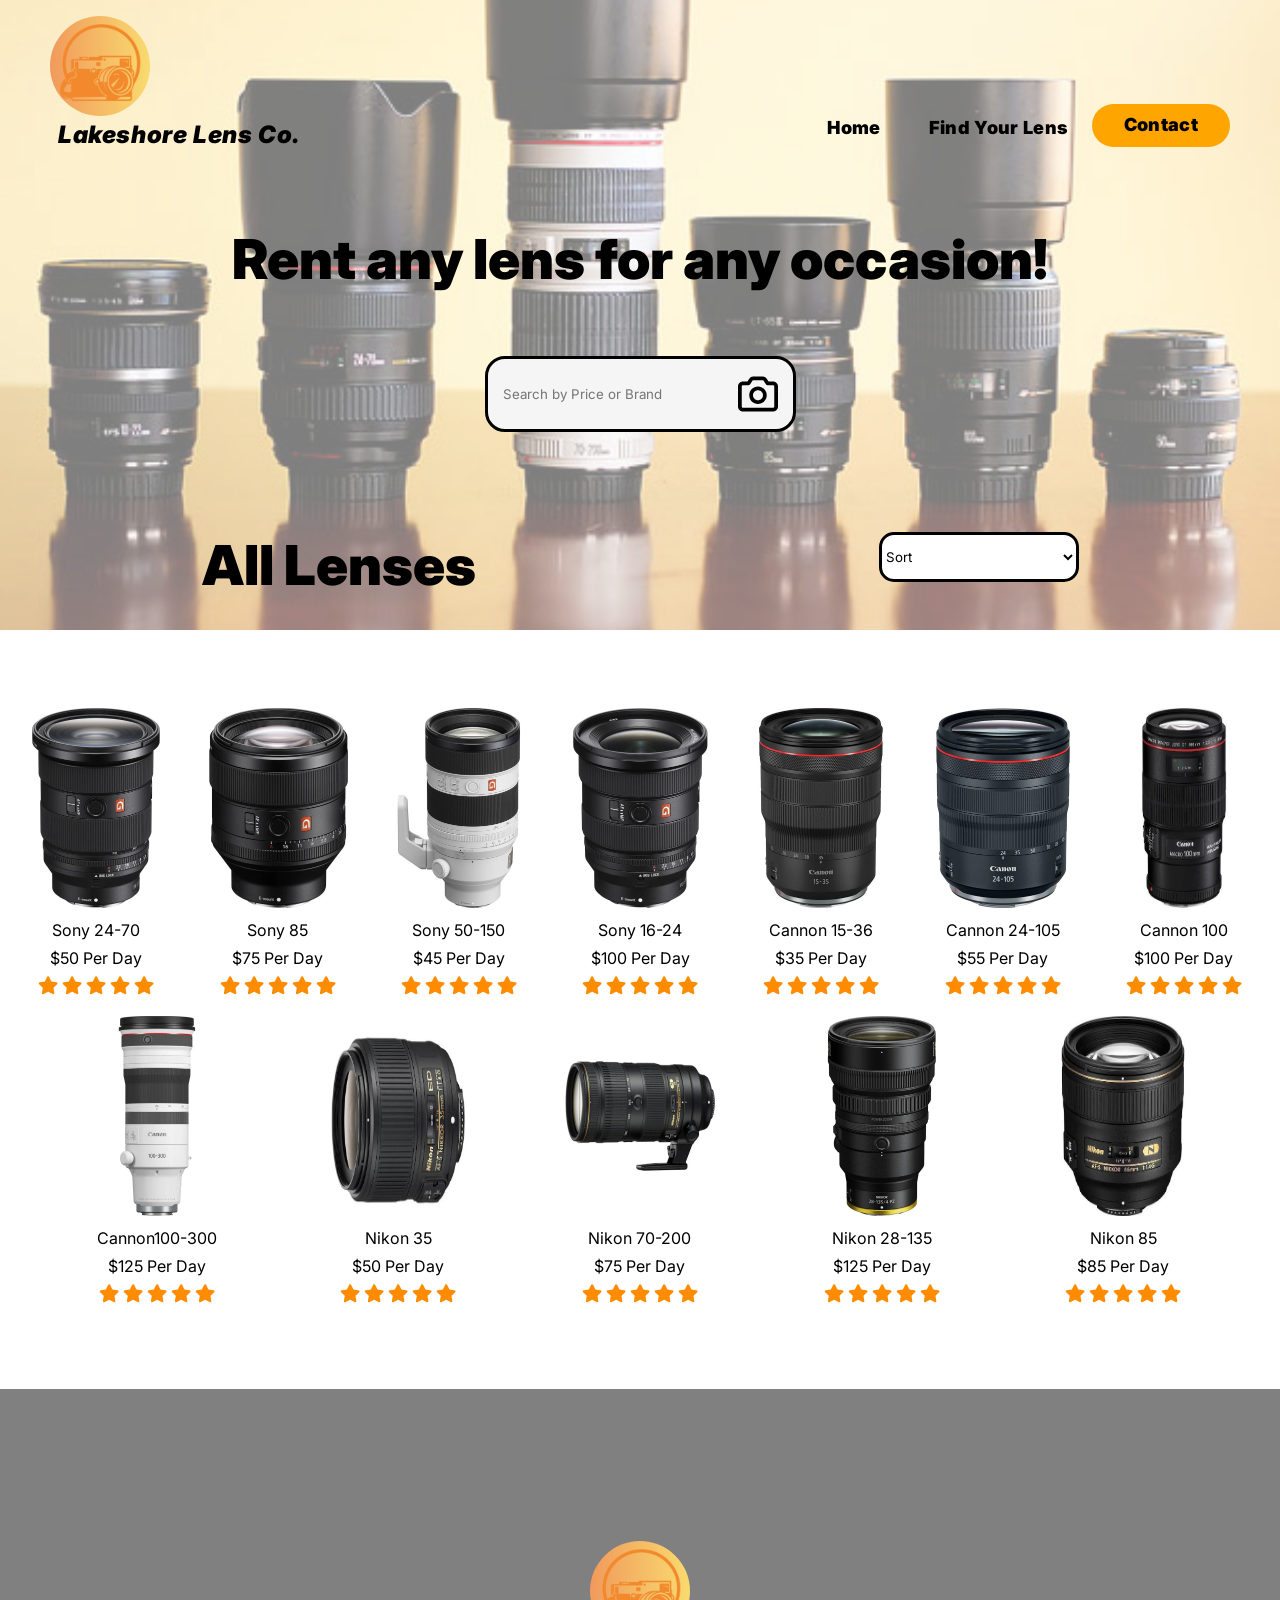
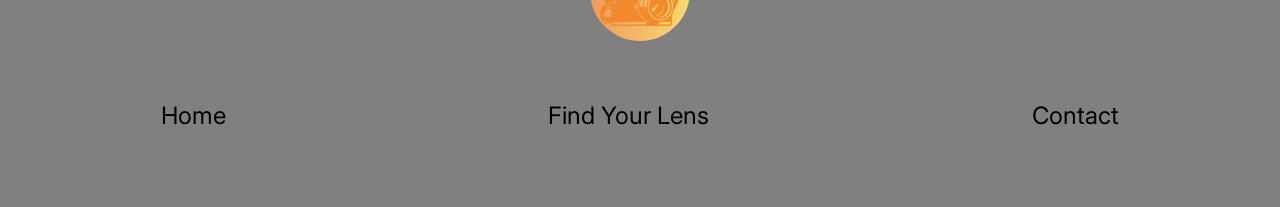
==== commit 70e37b62: "java_final" ====
--- a/index.html
+++ b/index.html
@@ -72,7 +72,9 @@
                 <option value="RATING">Rating</option>
             </select>
              </div>
-                <div class="lens lenses-results"></div>
+                <div class="lens lens__results">
+              <i class="fas fa-spinner lens__loading--spinner"></i>
+              </div>
                 </div>
                 </div>
             </div>
--- a/style.css
+++ b/style.css
@@ -97,18 +97,15 @@
   border: none;
   display: none;
   transition: all 300ms ease;
-}
+
+}
+
 .btn__menu--svg:hover {
     filter: invert(26%) sepia(94%) saturate(7476%) hue-rotate(261deg) brightness(94%) contrast(115%);
 }
 
 .btn:hover {
   background-color: orange;
-}
-
-button {
-  cursor: pointer;
-  border: none;
 }
 
 .nav__link {
@@ -155,7 +152,6 @@
   justify-content: center;
   margin-bottom: 4px;
   font-weight: 900;
-  
 }
 
 
@@ -182,7 +178,7 @@
   padding: 10px;
   background-color: rgb(245, 245, 245);
   margin-top: 60px;
-  width: 600px;
+  width: 100%;
 }
 
 .search-btn {
@@ -232,15 +228,15 @@
 
 .lenses-results {
   gap: 40px;
-  padding: 60px 40px 0;
+  padding: 30px 10px 0;
 }
 
 .lens-item {
-  width: 320px;
-  margin-left: 100px;
-  margin-bottom: 80px;
-}
-
+ background-color: transparent;
+ padding: 10px;
+ text-align: center;
+ justify-content: center;
+}
 
 .sony__img {
   margin-top: 34px;
@@ -276,7 +272,7 @@
 
 
 .footer__social--list {
-  width: 100%;
+  width: auto;
   display: flex;
   justify-content: space-around;
   font-size: 24px;
@@ -318,7 +314,7 @@
 }
 
 .lens__title {
-  position: relative;
+  justify-content: center;
   display: flex;
   margin-top: 8px;
   margin-bottom: 8px;
@@ -338,10 +334,45 @@
   margin-top: 8px;
 }
 
-@media (max-width: 880px) {
+.lens__loading {
+  display: flex;
+  align-items: center;
+  justify-content: center;
+  padding-top: 60px;
+  font-size: 60px;
+  color: black;
+}
+
+.lens__loading--spinner {
+  display: none !important;
+}
+.lens__loading .lens__loading--spinner {
+  display: block !important;
+}
+
+.fa-spinner {
+  animation: rotate 600ms infinite linear;
+}
+
+@keyframes rotate {
+  0% {
+    transform: rotate(0);
+  }
+  100% {
+    transform: rotate(360deg);
+  }
+}
+
+@media (max-width: 980px) {
   .lens-item {
   grid-template-columns: repeat(2, 1fr) !important;
 }
+.btn__menu {
+    display: block;
+}
+
+.lens__img {
+  background: transparent;
 }
 
 /* small phones, tablets and smart phones */ 
@@ -349,44 +380,48 @@
   .nav__row {
     flex-direction: column;
     align-items: center;
-    flex-direction: row;
-    width: 100%;
- }   
-
- .nav__logo {
-  display: flex;
-  justify-content: center;
-  align-content: center;
- }
-
- .nav__link--list {
-  display: none;
- }
-
- .container {
-  padding: 0 20px;
- }
-
- .header__description--para {
-   text-align: center;
-  width: auto;
-  padding: 8px 12px;
-  font-size: 34px;
- }
-  
- .lenses {
+    width: 100%;
+  }
+
+  .btn__menu {
+    display: block;
+}
+
+  .nav__logo {
+    display: flex;
+    justify-content: center;
+    align-content: center;
+  }
+
+  .nav__link--list {
+    display: none;
+  }
+
+  .container {
+    padding: 0 20px;
+  }
+
+  .header__description--para {
+    text-align: center;
+    width: auto;
+    padding: 8px 12px;
+    font-size: 34px;
+  }
+
+  .lenses {
     width: auto;
     max-width: 384px;
- }
-
- .overlay[data-v-390ceb07] {
-   width: 100%; 
- }
+  }
+
+  .overlay[data-v-390ceb07] {
+    width: 100%;
+  }
 
   .footer {
     padding: 80px 32px;
     width: 100%;
   }
+}
 
   .lenses {
     flex-direction: column;
@@ -420,6 +455,7 @@
 .lens-item {
   grid-template-columns: repeat(2, 1fr) !important;
 }
+
 
 @media (max-width: 640px) {
    .nav__row {
@@ -433,6 +469,9 @@
   justify-content: center;
   align-content: center;
  }
+ .btn__menu {
+    display: block;
+}
 
  .nav__link--list {
   display: none;
@@ -476,3 +515,60 @@
   grid-template-columns: repeat(2, 1fr) !important;
 }
 }
+
+@media (max-width: 440px) {
+
+ .nav__link--list {
+  display: none;
+ }
+
+ .btn__menu {
+    display: block;
+}
+
+ .container {
+  padding: 0 10px;
+}
+
+ .header__description--para {
+  text-align: center;
+  width: auto;
+  padding: 8x 12px;
+  font-size: 24px;
+ }
+
+ .search-filter {
+    width: 100%;
+    max-width: 880px;
+    font-size: 12px;
+  }
+
+  .search-container {
+    width: 100%;
+    max-width: 880px;
+    font-size: 12px;
+  }
+
+  .section__title {
+    font-size: 34px;
+  }
+
+  .footer { 
+    width: 100%;
+  }
+
+  .footer__social--list{
+    font-size: 14px;
+  }
+  .lenses-results {
+  gap: 20px;
+}
+
+.lens-item {
+ grid-template-columns: repeat(2, 1fr) !important;
+}
+
+.lens__img--wrapper {
+grid-template-columns: repeat(auto-fill, minmax(150px, 1fr));
+}
+}
